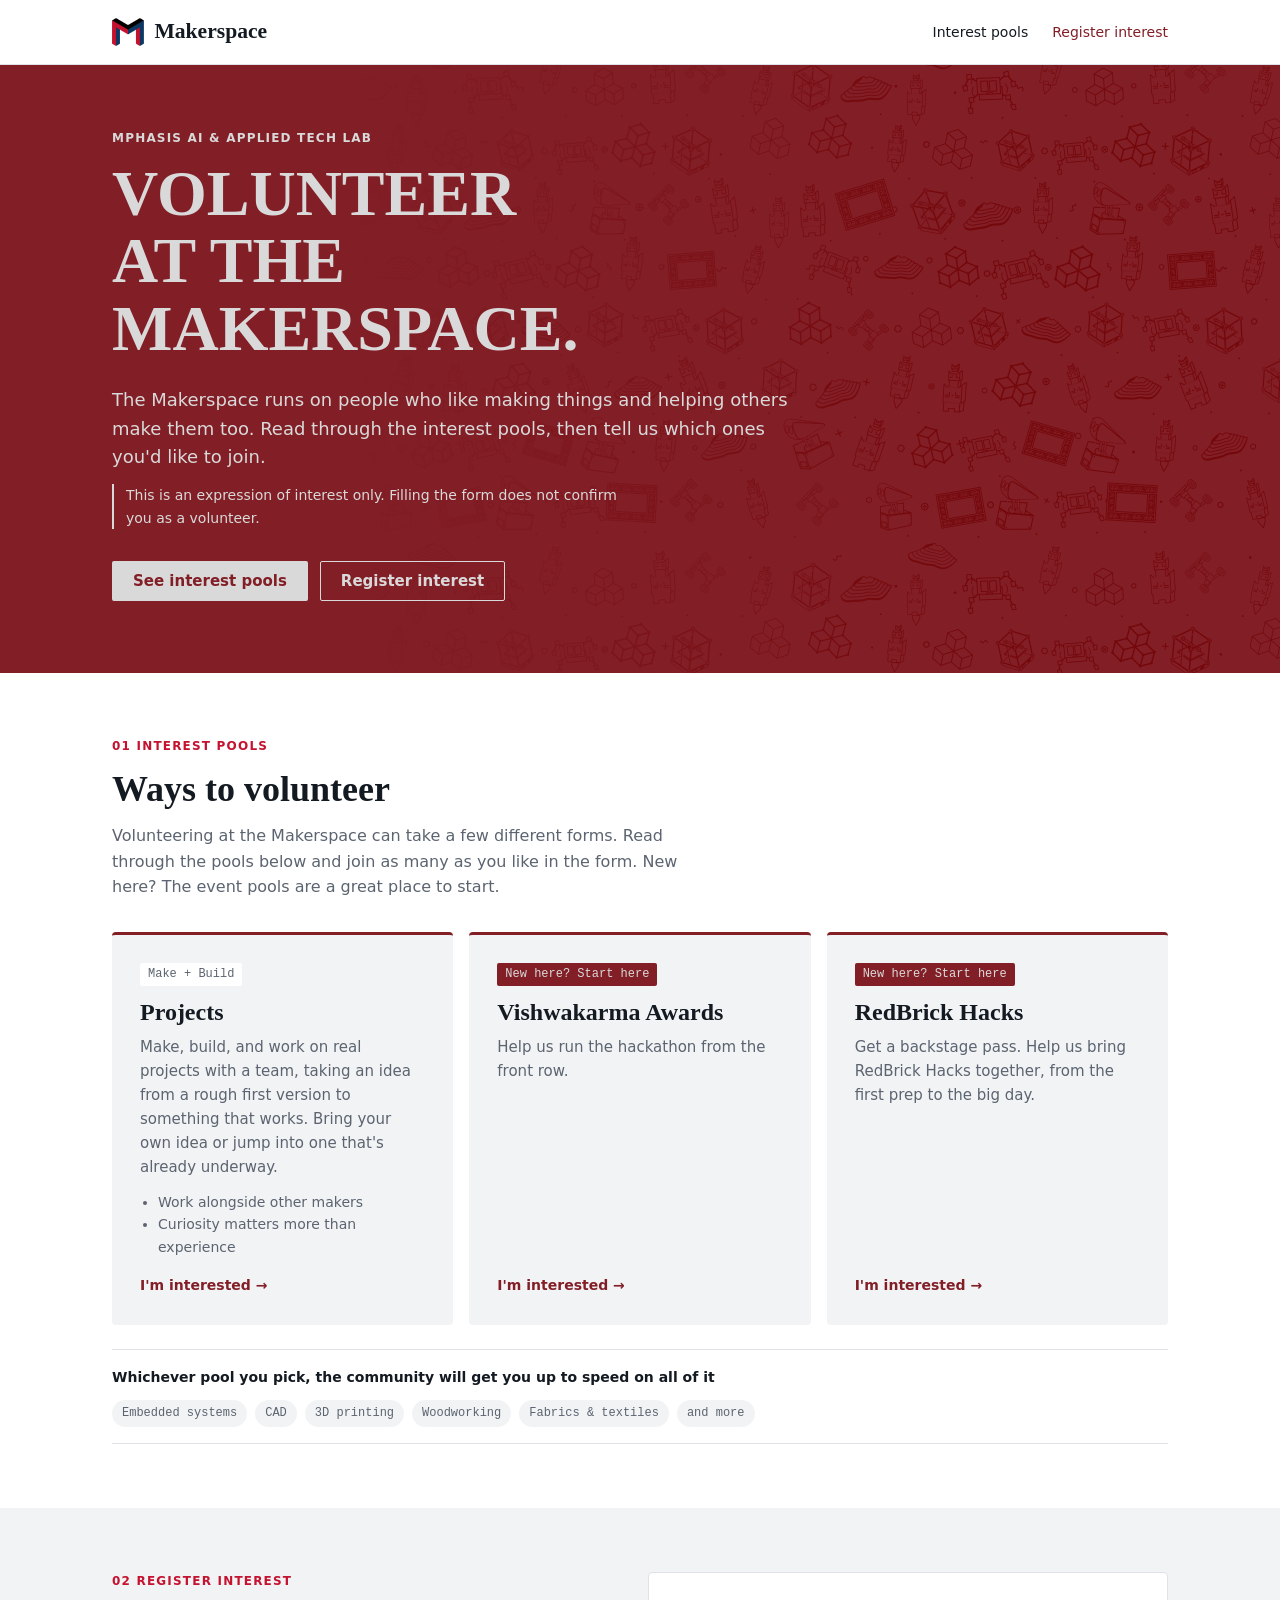
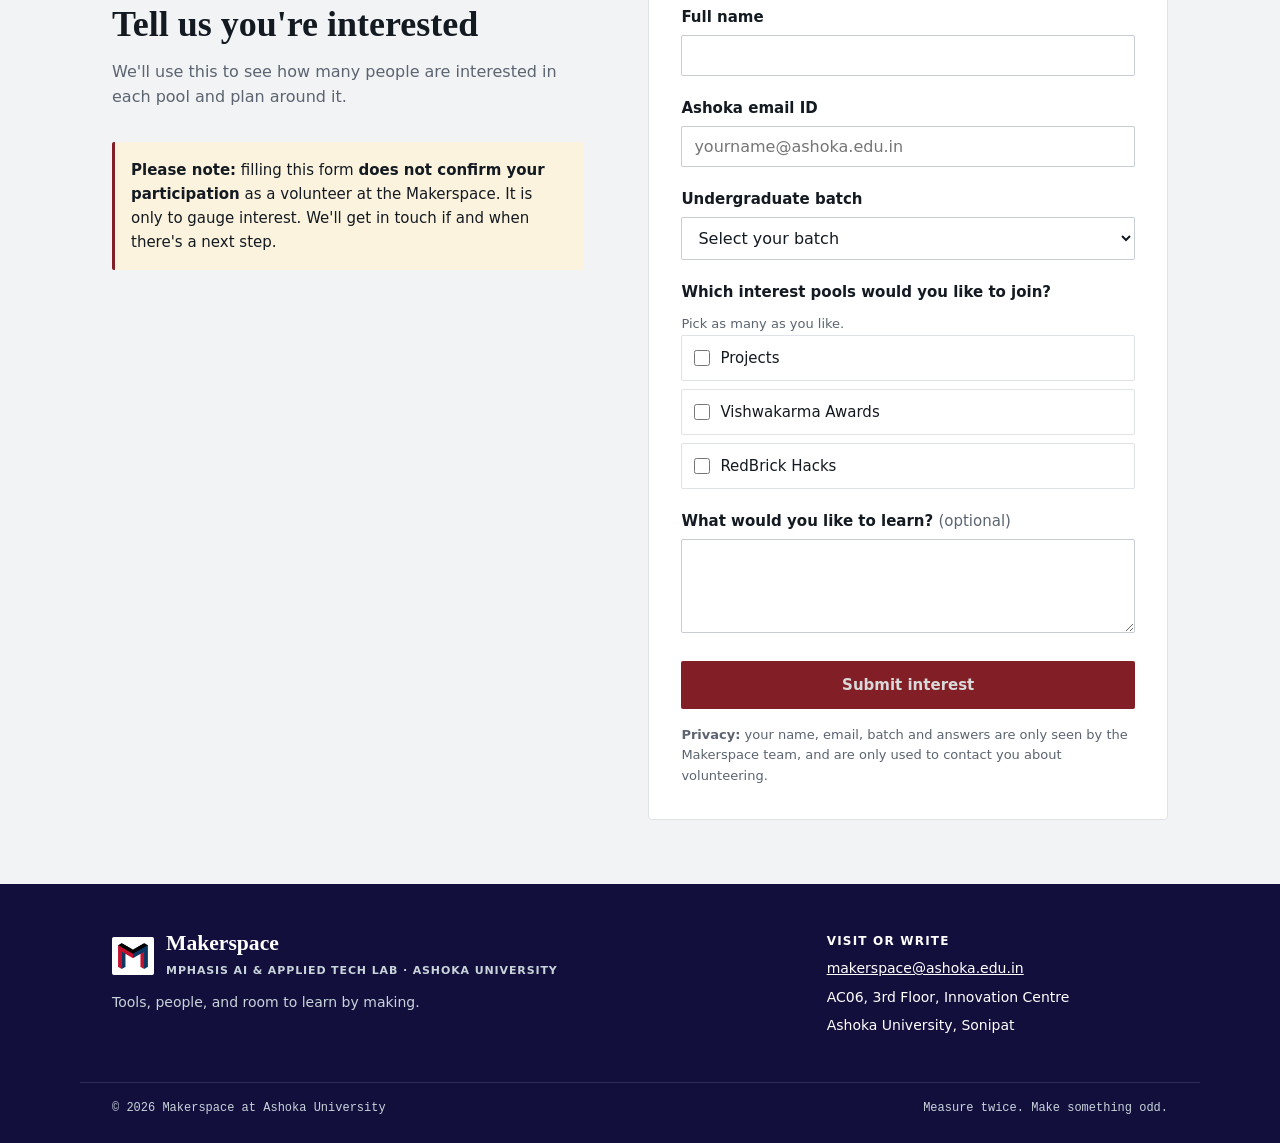
==== index.html @ bad1f514 "fixing ui" ====
<!doctype html>
<html lang="en">
<head>
  <meta charset="utf-8">
  <meta name="viewport" content="width=device-width, initial-scale=1">
  <!--
    Security policy: the browser may only load this site's own files, Google Fonts,
    and send form data to the Apps Script. Anything else (e.g. injected scripts) is blocked.
    If you add a new external service, add its address here.
  -->
  <meta http-equiv="Content-Security-Policy" content="default-src 'none'; script-src 'self'; style-src 'self' https://fonts.googleapis.com; font-src https://fonts.gstatic.com; img-src 'self'; connect-src https://script.google.com https://script.googleusercontent.com; base-uri 'none'; form-action 'none'">
  <meta name="referrer" content="strict-origin-when-cross-origin">
  <title>Volunteer Interest · Makerspace</title>
  <link rel="preconnect" href="https://fonts.googleapis.com">
  <link rel="preconnect" href="https://fonts.gstatic.com" crossorigin>
  <link href="https://fonts.googleapis.com/css2?family=JetBrains+Mono&family=Open+Sans:wght@400;600;700&family=Zilla+Slab:wght@600;700&display=swap" rel="stylesheet">
  <link rel="icon" type="image/png" href="assets/favicon.png">
  <link rel="apple-touch-icon" href="assets/apple-touch-icon.png">
  <link rel="stylesheet" href="styles.css">
</head>
<body>
  <header class="nav">
    <div class="container nav-inner">
      <p class="brand"><img class="brand-mark" src="assets/makerspace-mark.png" alt="" width="37" height="32"><span class="wordmark">Makerspace</span></p>
      <nav class="nav-links" aria-label="Page sections">
        <button type="button" data-scroll="opportunities">Interest pools</button>
        <button type="button" data-scroll="interest-form" class="active">Register interest</button>
      </nav>
      <!-- Phones: menu button that opens the side drawer -->
      <button type="button" class="menu-btn" id="menu-open"
              aria-label="Open menu" aria-expanded="false" aria-controls="drawer">
        <span></span><span></span><span></span>
      </button>
    </div>
  </header>

  <div class="drawer-backdrop" id="drawer-backdrop" hidden></div>
  <aside class="drawer" id="drawer" aria-label="Menu" aria-hidden="true">
    <div class="drawer-head">
      <p class="brand"><img class="brand-mark" src="assets/makerspace-mark.png" alt="" width="37" height="32"><span class="wordmark">Makerspace</span></p>
      <button type="button" class="drawer-close" id="menu-close" aria-label="Close menu">&times;</button>
    </div>
    <nav class="drawer-links" aria-label="Page sections">
      <button type="button" data-scroll="opportunities">Interest pools</button>
      <button type="button" data-scroll="interest-form">Register interest</button>
    </nav>
    <p class="drawer-foot">Mphasis AI &amp; Applied Tech Lab · Ashoka University</p>
  </aside>

  <section class="hero">
    <div class="container">
      <p class="eyebrow eyebrow-on-brand">Mphasis AI &amp; Applied Tech Lab</p>
      <h1>Volunteer at the Makerspace.</h1>
      <p class="hero-lead">
        The Makerspace runs on people who like making things and helping others make them too.
        Read through the interest pools, then tell us which ones you'd like to join.
      </p>
      <p class="hero-note">
        This is an expression of interest only. Filling the form does not confirm you as a volunteer.
      </p>
      <div class="hero-actions">
        <button type="button" class="btn btn-on-brand" data-scroll="opportunities">See interest pools</button>
        <button type="button" class="btn btn-on-brand-outline" data-scroll="interest-form">Register interest</button>
      </div>
    </div>
  </section>

  <section id="opportunities" class="section">
    <div class="container">
      <p class="eyebrow">01 Interest pools</p>
      <h2>Ways to volunteer</h2>
      <p class="section-lead">
        Volunteering at the Makerspace can take a few different forms. Read through the pools below
        and join as many as you like in the form. New here? The event pools are a great place to start.
      </p>

      <div class="card-grid" id="opportunity-cards"></div>

      <div class="skills">
        <p class="skills-label">Whichever pool you pick, the community will get you up to speed on all of it</p>
        <ul class="skills-list">
          <li>Embedded systems</li>
          <li>CAD</li>
          <li>3D printing</li>
          <li>Woodworking</li>
          <li>Fabrics &amp; textiles</li>
          <li>and more</li>
        </ul>
      </div>
    </div>
  </section>

  <section id="interest-form" class="section section-surface">
    <div class="container form-layout">
      <div>
        <p class="eyebrow">02 Register interest</p>
        <h2>Tell us you're interested</h2>
        <p class="section-lead">
          We'll use this to see how many people are interested in each pool and plan around it.
        </p>
        <div class="callout" role="note">
          <strong>Please note:</strong> filling this form <strong>does not confirm your participation</strong>
          as a volunteer at the Makerspace. It is only to gauge interest. We'll get in touch
          if and when there's a next step.
        </div>
      </div>

      <form id="signup-form" class="form-card" novalidate>
        <div class="field">
          <label for="name">Full name</label>
          <input id="name" name="name" type="text" autocomplete="name" required>
          <p class="error" id="name-error"></p>
        </div>

        <div class="field">
          <label for="email">Ashoka email ID</label>
          <input id="email" name="email" type="email" autocomplete="email"
                 placeholder="yourname@ashoka.edu.in" required>
          <p class="error" id="email-error"></p>
        </div>

        <!-- Hidden from people; spam bots tend to fill it in. -->
        <div class="hp" aria-hidden="true">
          <label for="website">Leave this empty</label>
          <input id="website" name="website" type="text" tabindex="-1" autocomplete="off">
        </div>

        <div class="field">
          <label for="batch">Undergraduate batch</label>
          <select id="batch" name="batch" required>
            <option value="">Select your batch</option>
          </select>
          <p class="error" id="batch-error"></p>
        </div>

        <fieldset class="field">
          <legend>Which interest pools would you like to join?</legend>
          <p class="hint">Pick as many as you like.</p>
          <div id="opportunity-options" class="checkbox-list"></div>
          <p class="error" id="opportunities-error"></p>
        </fieldset>

        <div class="field">
          <label for="learn">What would you like to learn? <span class="optional">(optional)</span></label>
          <textarea id="learn" name="learn" rows="3" maxlength="500"></textarea>
        </div>

        <button type="submit" class="btn btn-primary btn-block">
          <span class="spinner" aria-hidden="true"></span>
          <span class="btn-label">Submit interest</span>
        </button>
        <div class="status" id="status" role="status" aria-live="polite"></div>
        <p class="fine-print privacy-note">
          <strong>Privacy:</strong> your name, email, batch and answers are only seen by the Makerspace team,
          and are only used to contact you about volunteering.
        </p>
      </form>

      <!-- Shown in place of the form after a successful submission. -->
      <div id="thanks" class="form-card thanks" tabindex="-1" hidden>
        <p class="eyebrow">Submitted</p>
        <h3>Thank you for submitting, <span id="thanks-name"></span>!</h3>
        <p>Your interest has been recorded.</p>
        <p class="thanks-note">
          This does not confirm your participation as a volunteer at the Makerspace.
          We'll reach out if there's a next step.
        </p>
      </div>
    </div>
  </section>

  <footer class="footer">
    <div class="container footer-grid">
      <div>
        <div class="lockup">
          <span class="mark-chip"><img src="assets/makerspace-mark.png" alt="" width="30" height="26"></span>
          <div>
            <p class="wordmark wordmark-inverse">Makerspace</p>
            <p class="lockup-sub">Mphasis AI &amp; Applied Tech Lab · Ashoka University</p>
          </div>
        </div>
        <p class="footer-blurb">Tools, people, and room to learn by making.</p>
      </div>
      <div>
        <p class="footer-heading">Visit or write</p>
        <p><a href="mailto:makerspace@ashoka.edu.in">makerspace@ashoka.edu.in</a></p>
        <p>AC06, 3rd Floor, Innovation Centre</p>
        <p>Ashoka University, Sonipat</p>
      </div>
    </div>
    <div class="container footer-bottom">
      <span>© 2026 Makerspace at Ashoka University</span>
      <span>Measure twice. Make something odd.</span>
    </div>
  </footer>

  <script src="app.js"></script>
</body>
</html>
---- styles.css ----
/* Makerspace design language v0.1 (light mode only, per the starter plan).
   Hex values for brick/red/on-brand come from the guide; greys, blue and beige
   are matched from the swatches and can be swapped for exact brand values. */
:root {
  --grey-900: #141a21;
  --grey-700: #5b6470;
  --grey-300: #c7cdd3;
  --grey-200: #dfe2e6;
  --grey-150: #d9d9d9;
  --grey-100: #f2f3f5;
  --blue-900: #130f3d;
  --blue-100: #c9d3da;
  --beige-100: #fbf3de;
  --brick-700: #821e26;
  --brick-900: #73070a;
  --red-600: #c4122f;
  --white: #ffffff;

  --bg-page: var(--white);
  --bg-surface: var(--grey-100);
  --bg-warm: var(--beige-100);
  --bg-deep: var(--blue-900);
  --bg-brand: var(--brick-700);
  --text-primary: var(--grey-900);
  --text-secondary: var(--grey-700);
  --text-link: var(--brick-700);
  --text-accent: var(--red-600);
  --text-on-brand: var(--grey-150);
  --text-on-inverse-muted: var(--blue-100);
  --border-default: var(--grey-200);
  --border-strong: var(--grey-300);

  --radius-sm: 2px;
  --radius-md: 4px;

  --font-display: "Zilla Slab", Georgia, serif;
  --font-body: "Open Sans", system-ui, sans-serif;
  --font-mono: "JetBrains Mono", ui-monospace, monospace;
}

* { box-sizing: border-box; }

body {
  margin: 0;
  background: var(--bg-page);
  color: var(--text-primary);
  font-family: var(--font-body);
  font-size: 16px;
  line-height: 1.6;
}

.container { max-width: 1120px; margin: 0 auto; padding: 0 16px; }
@media (min-width: 720px) { .container { padding: 0 32px; } }

a { color: var(--text-link); }
code { font-family: var(--font-mono); font-size: 0.85em; }

h1, h2 { font-family: var(--font-display); margin: 0; }
h2 { font-weight: 600; font-size: clamp(1.75rem, 4vw, 2.25rem); line-height: 1.2; }
h3 { font-weight: 600; font-size: 1.25rem; line-height: 1.35; margin: 0; }

.eyebrow {
  margin: 0 0 12px;
  font-size: 12px;
  font-weight: 700;
  letter-spacing: 0.1em;
  text-transform: uppercase;
  color: var(--text-accent);
}
.eyebrow-on-brand { color: var(--text-on-brand); }

/* Nav */
.nav { border-bottom: 1px solid var(--border-default); background: var(--bg-page); }
.nav-inner { display: flex; align-items: center; justify-content: space-between; gap: 16px; min-height: 64px; }
.wordmark { font-family: var(--font-display); font-weight: 700; font-size: 1.35rem; color: var(--text-primary); margin: 0; }

/* Logo lockup: isometric M mark + wordmark */
.brand { display: flex; align-items: center; gap: 10px; margin: 0; line-height: 1; }
.brand-mark { display: block; height: 28px; width: auto; }
.nav-links { display: flex; gap: 24px; font-size: 14px; }
.nav-links button {
  background: none; border: none; padding: 0; cursor: pointer;
  font: inherit; color: var(--text-primary);
}
.nav-links button:hover, .nav-links button.active { color: var(--text-link); }

/* Mobile menu button + side drawer (phones only) */
.menu-btn, .drawer, .drawer-backdrop { display: none; }
@media (max-width: 719px) {
  .nav-links { display: none; }
  .menu-btn {
    display: inline-flex; flex-direction: column; justify-content: center; gap: 5px;
    width: 44px; height: 44px; padding: 0 10px; margin-right: -10px;
    background: none; border: none; cursor: pointer;
  }
  .menu-btn span { display: block; height: 2px; background: var(--text-primary); border-radius: 1px; }

  .drawer-backdrop {
    display: block; position: fixed; inset: 0; z-index: 40;
    background: rgba(19, 15, 61, 0.45); opacity: 0; transition: opacity 0.25s;
  }
  .drawer-backdrop[hidden] { display: none; }
  .drawer-backdrop.is-open { opacity: 1; }

  .drawer {
    display: flex; flex-direction: column; position: fixed; z-index: 50;
    top: 0; right: 0; bottom: 0; width: min(80vw, 320px);
    background: var(--bg-page); box-shadow: -8px 0 24px rgba(0, 0, 0, 0.15);
    border-left: 3px solid var(--brick-700);
    transform: translateX(105%); transition: transform 0.25s ease; visibility: hidden;
  }
  .drawer.is-open { transform: translateX(0); visibility: visible; }
  .drawer-head {
    display: flex; align-items: center; justify-content: space-between;
    min-height: 64px; padding: 0 16px; border-bottom: 1px solid var(--border-default);
  }
  .drawer-close {
    width: 44px; height: 44px; margin-right: -10px; background: none; border: none;
    font-size: 28px; line-height: 1; color: var(--text-primary); cursor: pointer;
  }
  .drawer-links { display: flex; flex-direction: column; padding: 8px 0; }
  .drawer-links button {
    display: flex; align-items: baseline; gap: 12px; width: 100%; text-align: left;
    padding: 16px; background: none; border: none; border-bottom: 1px solid var(--border-default);
    font-family: var(--font-display); font-size: 1.35rem; font-weight: 600;
    color: var(--text-primary); cursor: pointer;
  }
  .drawer-links button:hover, .drawer-links button:focus-visible { color: var(--text-link); background: var(--bg-surface); }
  .drawer-foot {
    margin: auto 0 0; padding: 16px; font-size: 11px; font-weight: 600; letter-spacing: 0.08em;
    text-transform: uppercase; color: var(--text-secondary);
  }
  body.drawer-locked { overflow: hidden; }
}
@media (max-width: 719px) and (prefers-reduced-motion: reduce) {
  .drawer, .drawer-backdrop { transition: none; }
}

/* Hero */
.hero {
  position: relative; overflow: hidden;
  background: var(--bg-brand); color: var(--text-on-brand); padding: 64px 0 72px;
}
/* Doodle pattern (pattern/ink on the brick field), fading out behind the text. */
.hero::before {
  content: ""; position: absolute; inset: 0; pointer-events: none;
  /* Tile made seamless by removing the doodles that were cut off at its edges. */
  background: url("assets/doodles-ink.png") repeat right top / 500px;
  -webkit-mask-image: linear-gradient(90deg, transparent 0%, transparent 28%, rgba(0, 0, 0, 0.35) 45%, #000 75%);
          mask-image: linear-gradient(90deg, transparent 0%, transparent 28%, rgba(0, 0, 0, 0.35) 45%, #000 75%);
}
.hero > .container { position: relative; }
@media (max-width: 719px) {
  .hero::before {
    background-size: 380px;
    -webkit-mask-image: linear-gradient(180deg, rgba(0, 0, 0, 0.25), rgba(0, 0, 0, 0.6));
            mask-image: linear-gradient(180deg, rgba(0, 0, 0, 0.25), rgba(0, 0, 0, 0.6));
  }
}
.hero h1 { font-size: clamp(2.25rem, 7vw, 4rem); line-height: 1.05; text-transform: uppercase; max-width: 14ch; }
.hero-lead { font-size: 1.125rem; max-width: 60ch; margin: 24px 0 12px; }
.hero-note {
  font-size: 14px; margin: 0 0 32px; padding-left: 12px;
  border-left: 2px solid var(--text-on-brand); max-width: 60ch;
}
.hero-actions { display: flex; flex-wrap: wrap; gap: 12px; }

/* Buttons */
.btn {
  display: inline-block; padding: 10px 20px;
  font-family: var(--font-body); font-size: 15px; font-weight: 600; line-height: 1.2;
  border-radius: var(--radius-sm); border: 1px solid transparent;
  text-decoration: none; cursor: pointer; background: none;
}
.btn-primary { background: var(--brick-700); color: var(--text-on-brand); }
.btn-primary:hover { background: var(--brick-900); }
.btn-primary:disabled { opacity: 0.6; cursor: default; }

/* Submit button loading state */
.btn-block { display: inline-flex; align-items: center; justify-content: center; gap: 10px; }
.spinner {
  display: none; width: 16px; height: 16px; flex: none;
  border: 2px solid rgba(217, 217, 217, 0.35); border-top-color: var(--text-on-brand);
  border-radius: 50%; animation: spin 0.8s linear infinite;
}
.btn.is-loading { opacity: 1; cursor: progress; background: var(--brick-900); }
.btn.is-loading .spinner { display: inline-block; }
@keyframes spin { to { transform: rotate(360deg); } }
@media (prefers-reduced-motion: reduce) {
  .spinner { animation-duration: 2.4s; }
}    .btn-on-brand { background: var(--text-on-brand); color: var(--brick-700); }
.btn-on-brand:hover { background: var(--white); }
.btn-on-brand-outline { border-color: var(--text-on-brand); color: var(--text-on-brand); }
.btn-on-brand-outline:hover { background: rgba(255, 255, 255, 0.08); }
.btn-block { width: 100%; padding: 14px 20px; }

/* Sections */
.section { padding: 64px 0; }
.section-surface { background: var(--bg-surface); }
.section-lead { color: var(--text-secondary); max-width: 60ch; margin: 12px 0 32px; }

.skills {
  display: flex; flex-wrap: wrap; align-items: center; gap: 12px 16px;
  margin: 24px 0 0; padding: 16px 0; border-top: 1px solid var(--border-default);
  border-bottom: 1px solid var(--border-default);
}
.skills-label { margin: 0; font-size: 14px; font-weight: 600; }
.skills-list { display: flex; flex-wrap: wrap; gap: 8px; margin: 0; padding: 0; list-style: none; }
.skills-list li {
  font-family: var(--font-mono); font-size: 12px; color: var(--text-secondary);
  background: var(--bg-surface); padding: 4px 10px; border-radius: 999px;
}

/* Interest pool cards */
.card-grid { display: grid; grid-template-columns: repeat(auto-fit, minmax(min(100%, 300px), 1fr)); gap: 16px; }
.card {
  display: flex; flex-direction: column; background: var(--bg-surface);
  border-radius: var(--radius-md); padding: 28px; border-top: 3px solid var(--brick-700);
}
.card h3 { font-family: var(--font-display); font-size: 1.5rem; line-height: 1.2; }
.card .tag-new { background: var(--bg-brand); color: var(--text-on-brand); }
.tag {
  align-self: flex-start; font-family: var(--font-mono); font-size: 12px;
  color: var(--text-secondary); background: var(--white);
  padding: 2px 8px; border-radius: var(--radius-sm); margin-bottom: 12px;
}
.card p { color: var(--text-secondary); font-size: 15px; margin: 8px 0 12px; }
.card ul { margin: 0 0 16px; padding-left: 18px; font-size: 14px; color: var(--text-secondary); }
.card-link {
  margin-top: auto; align-self: flex-start; background: none; border: none; padding: 0;
  font: inherit; font-size: 14px; font-weight: 600; color: var(--text-link); cursor: pointer;
}
.card-link:hover { text-decoration: underline; }

/* Form */
.form-layout { display: grid; gap: 32px; align-items: start; }
@media (min-width: 900px) { .form-layout { grid-template-columns: 1fr 1.1fr; gap: 64px; } }

.callout {
  background: var(--bg-warm); border-left: 3px solid var(--brick-700);
  padding: 16px; font-size: 15px; border-radius: var(--radius-sm);
}

.form-card { background: var(--white); border: 1px solid var(--border-default); border-radius: var(--radius-md); padding: 24px; }
@media (min-width: 720px) { .form-card { padding: 32px; } }

.field { margin: 0 0 20px; }
fieldset.field { border: none; padding: 0; }

label, legend { display: block; padding: 0; margin-bottom: 6px; font-weight: 600; font-size: 15px; }

textarea { resize: vertical; min-height: 80px; line-height: 1.5; }
.optional { font-weight: 400; color: var(--text-secondary); }
input[type="text"], input[type="email"], select, textarea {
  width: 100%; padding: 10px 12px;
  font-family: var(--font-body); font-size: 16px; color: var(--text-primary);
  background: var(--white); border: 1px solid var(--border-strong); border-radius: var(--radius-sm);
}
input[readonly] { background: var(--bg-surface); color: var(--text-secondary); }
input:focus, select:focus, textarea:focus { outline: none; border-color: var(--brick-700); box-shadow: 0 0 0 3px rgba(130, 30, 38, 0.18); }
.invalid { border-color: var(--red-600) !important; }

.checkbox-list { display: grid; gap: 8px; }
.checkbox {
  display: flex; align-items: center; gap: 10px; margin: 0; padding: 10px 12px;
  font-weight: 400; border: 1px solid var(--border-default); border-radius: var(--radius-sm); cursor: pointer;
}
.checkbox:has(input:checked) { border-color: var(--brick-700); background: #fbf5f5; }
.checkbox input { accent-color: var(--brick-700); width: 16px; height: 16px; margin: 0; }

.hint { margin: 4px 0 0; font-size: 13px; color: var(--text-secondary); }
.error { margin: 4px 0 0; font-size: 13px; color: var(--red-600); }
.error:empty { display: none; }

.fine-print { font-size: 13px; color: var(--text-secondary); margin: 0 0 16px; }

.hp { position: absolute; left: -9999px; width: 1px; height: 1px; overflow: hidden; }

.status { margin-top: 16px; font-size: 15px; }
.status:empty { display: none; }
/* Thank-you panel */
.thanks { outline: none; border-top: 3px solid var(--brick-700); }
.thanks h3 { font-family: var(--font-display); font-size: 1.75rem; line-height: 1.2; margin-bottom: 8px; }
.thanks p { margin: 0 0 12px; color: var(--text-secondary); }
.thanks .eyebrow { margin-bottom: 12px; color: var(--text-accent); }
.thanks-note {
  background: var(--bg-warm); border-left: 3px solid var(--brick-700);
  padding: 12px 16px; font-size: 14px; border-radius: var(--radius-sm);
}
.privacy-note { margin: 16px 0 0; }
.status.fail { color: var(--red-600); }

/* Footer */
.footer { background: var(--bg-deep); color: var(--white); padding: 48px 0 24px; font-size: 14px; }
.footer p { margin: 0 0 6px; }
.footer a { color: var(--white); }
.footer-grid { display: grid; gap: 32px; }
@media (min-width: 720px) { .footer-grid { grid-template-columns: 2fr 1fr; } }
.wordmark-inverse { color: var(--white); }
/* Footer Lab lockup; the mark sits in a white chip so it stays legible on navy. */
.lockup { display: flex; align-items: center; gap: 12px; }
.lockup .wordmark { line-height: 1.1; }
.lockup .lockup-sub { margin: 2px 0 0; }
.mark-chip {
  display: inline-flex; flex: none; padding: 6px;
  background: var(--white); border-radius: var(--radius-sm);
}
.mark-chip img { display: block; height: 26px; width: auto; }
.lockup-sub { font-size: 11px; font-weight: 600; letter-spacing: 0.08em; text-transform: uppercase; color: var(--text-on-inverse-muted); }
.footer-blurb { color: var(--text-on-inverse-muted); max-width: 40ch; margin-top: 12px !important; }
.footer-heading { font-size: 12px; font-weight: 700; letter-spacing: 0.1em; text-transform: uppercase; }
.footer-bottom {
  display: flex; flex-wrap: wrap; justify-content: space-between; gap: 8px;
  margin-top: 40px; padding-top: 16px; border-top: 1px solid rgba(255, 255, 255, 0.12);
  font-family: var(--font-mono); font-size: 12px; color: var(--text-on-inverse-muted);
}
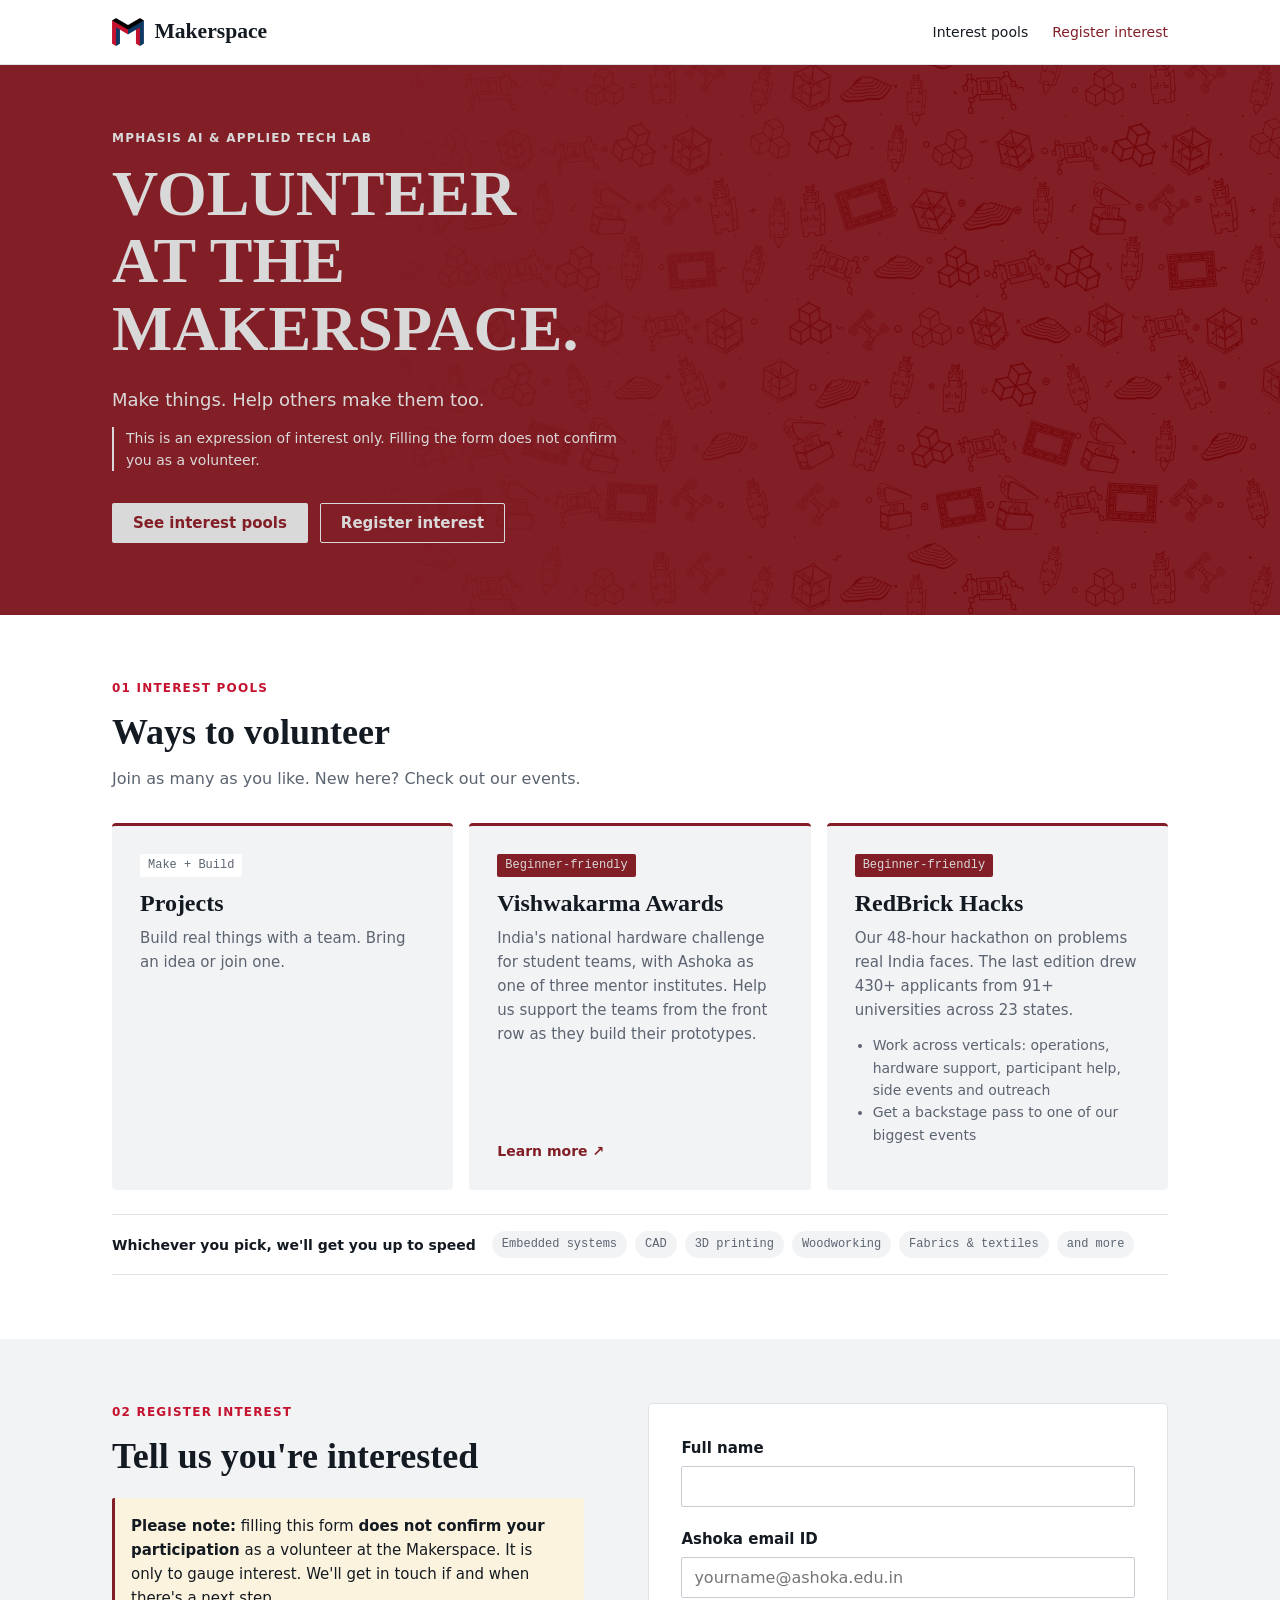
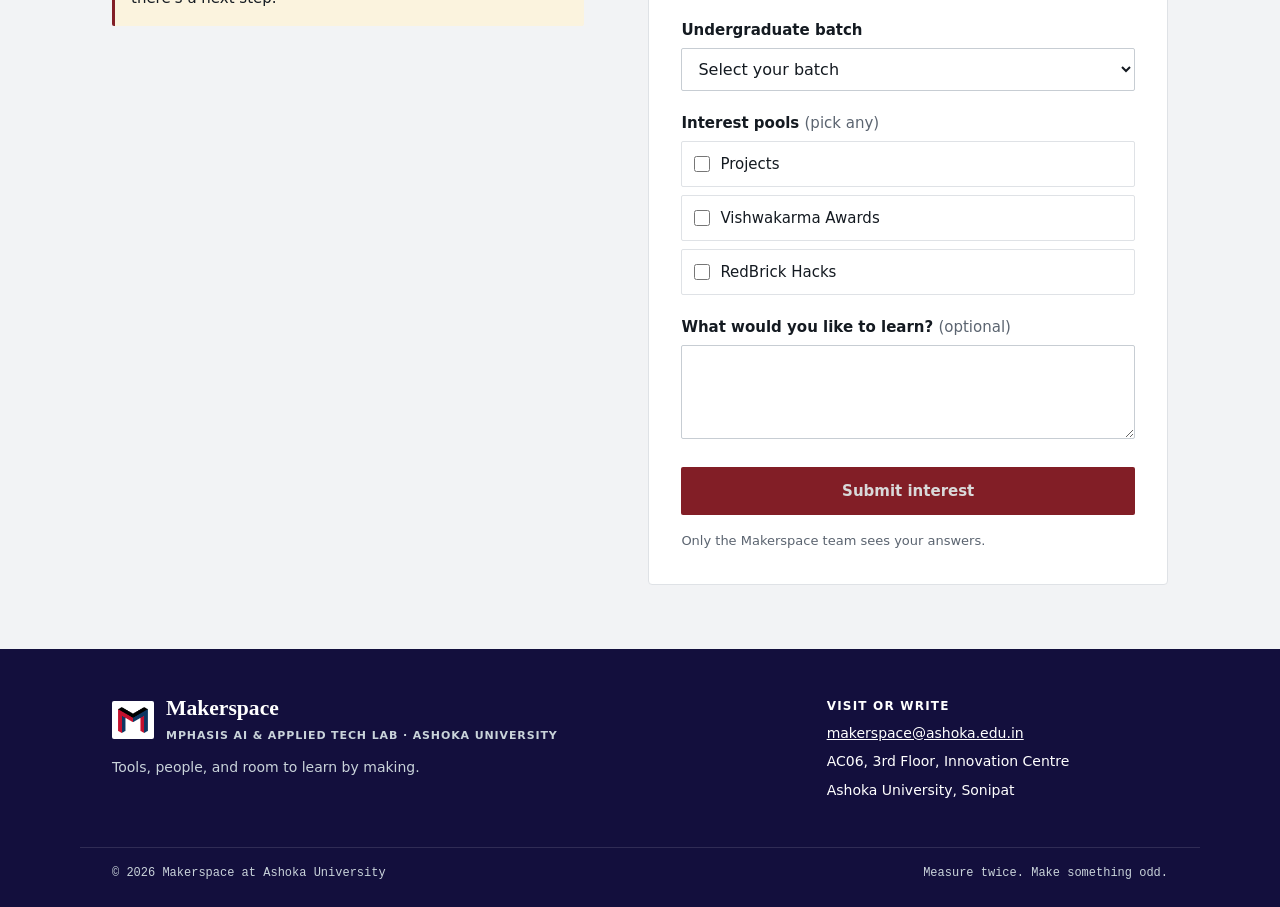
==== commit 8017baa6: "removing a bunch of texts" ====
--- a/index.html
+++ b/index.html
@@ -51,10 +51,7 @@
     <div class="container">
       <p class="eyebrow eyebrow-on-brand">Mphasis AI &amp; Applied Tech Lab</p>
       <h1>Volunteer at the Makerspace.</h1>
-      <p class="hero-lead">
-        The Makerspace runs on people who like making things and helping others make them too.
-        Read through the interest pools, then tell us which ones you'd like to join.
-      </p>
+      <p class="hero-lead">Make things. Help others make them too.</p>
       <p class="hero-note">
         This is an expression of interest only. Filling the form does not confirm you as a volunteer.
       </p>
@@ -69,15 +66,12 @@
     <div class="container">
       <p class="eyebrow">01 Interest pools</p>
       <h2>Ways to volunteer</h2>
-      <p class="section-lead">
-        Volunteering at the Makerspace can take a few different forms. Read through the pools below
-        and join as many as you like in the form. New here? The event pools are a great place to start.
-      </p>
+      <p class="section-lead">Join as many as you like. New here? Check out our events.</p>
 
       <div class="card-grid" id="opportunity-cards"></div>
 
       <div class="skills">
-        <p class="skills-label">Whichever pool you pick, the community will get you up to speed on all of it</p>
+        <p class="skills-label">Whichever you pick, we'll get you up to speed</p>
         <ul class="skills-list">
           <li>Embedded systems</li>
           <li>CAD</li>
@@ -95,9 +89,6 @@
       <div>
         <p class="eyebrow">02 Register interest</p>
         <h2>Tell us you're interested</h2>
-        <p class="section-lead">
-          We'll use this to see how many people are interested in each pool and plan around it.
-        </p>
         <div class="callout" role="note">
           <strong>Please note:</strong> filling this form <strong>does not confirm your participation</strong>
           as a volunteer at the Makerspace. It is only to gauge interest. We'll get in touch
@@ -134,8 +125,7 @@
         </div>
 
         <fieldset class="field">
-          <legend>Which interest pools would you like to join?</legend>
-          <p class="hint">Pick as many as you like.</p>
+          <legend>Interest pools <span class="optional">(pick any)</span></legend>
           <div id="opportunity-options" class="checkbox-list"></div>
           <p class="error" id="opportunities-error"></p>
         </fieldset>
@@ -151,16 +141,14 @@
         </button>
         <div class="status" id="status" role="status" aria-live="polite"></div>
         <p class="fine-print privacy-note">
-          <strong>Privacy:</strong> your name, email, batch and answers are only seen by the Makerspace team,
-          and are only used to contact you about volunteering.
+          Only the Makerspace team sees your answers.
         </p>
       </form>
 
       <!-- Shown in place of the form after a successful submission. -->
       <div id="thanks" class="form-card thanks" tabindex="-1" hidden>
         <p class="eyebrow">Submitted</p>
-        <h3>Thank you for submitting, <span id="thanks-name"></span>!</h3>
-        <p>Your interest has been recorded.</p>
+        <h3>Thanks, <span id="thanks-name"></span>!</h3>
         <p class="thanks-note">
           This does not confirm your participation as a volunteer at the Makerspace.
           We'll reach out if there's a next step.
--- a/styles.css
+++ b/styles.css
@@ -226,9 +226,11 @@
 }
 .card p { color: var(--text-secondary); font-size: 15px; margin: 8px 0 12px; }
 .card ul { margin: 0 0 16px; padding-left: 18px; font-size: 14px; color: var(--text-secondary); }
+.card-actions { margin-top: auto; display: flex; flex-wrap: wrap; gap: 8px 20px; }
 .card-link {
-  margin-top: auto; align-self: flex-start; background: none; border: none; padding: 0;
+  background: none; border: none; padding: 0;
   font: inherit; font-size: 14px; font-weight: 600; color: var(--text-link); cursor: pointer;
+  text-decoration: none;
 }
 .card-link:hover { text-decoration: underline; }
 
@@ -239,6 +241,7 @@
 .callout {
   background: var(--bg-warm); border-left: 3px solid var(--brick-700);
   padding: 16px; font-size: 15px; border-radius: var(--radius-sm);
+  margin-top: 20px;
 }
 
 .form-card { background: var(--white); border: 1px solid var(--border-default); border-radius: var(--radius-md); padding: 24px; }
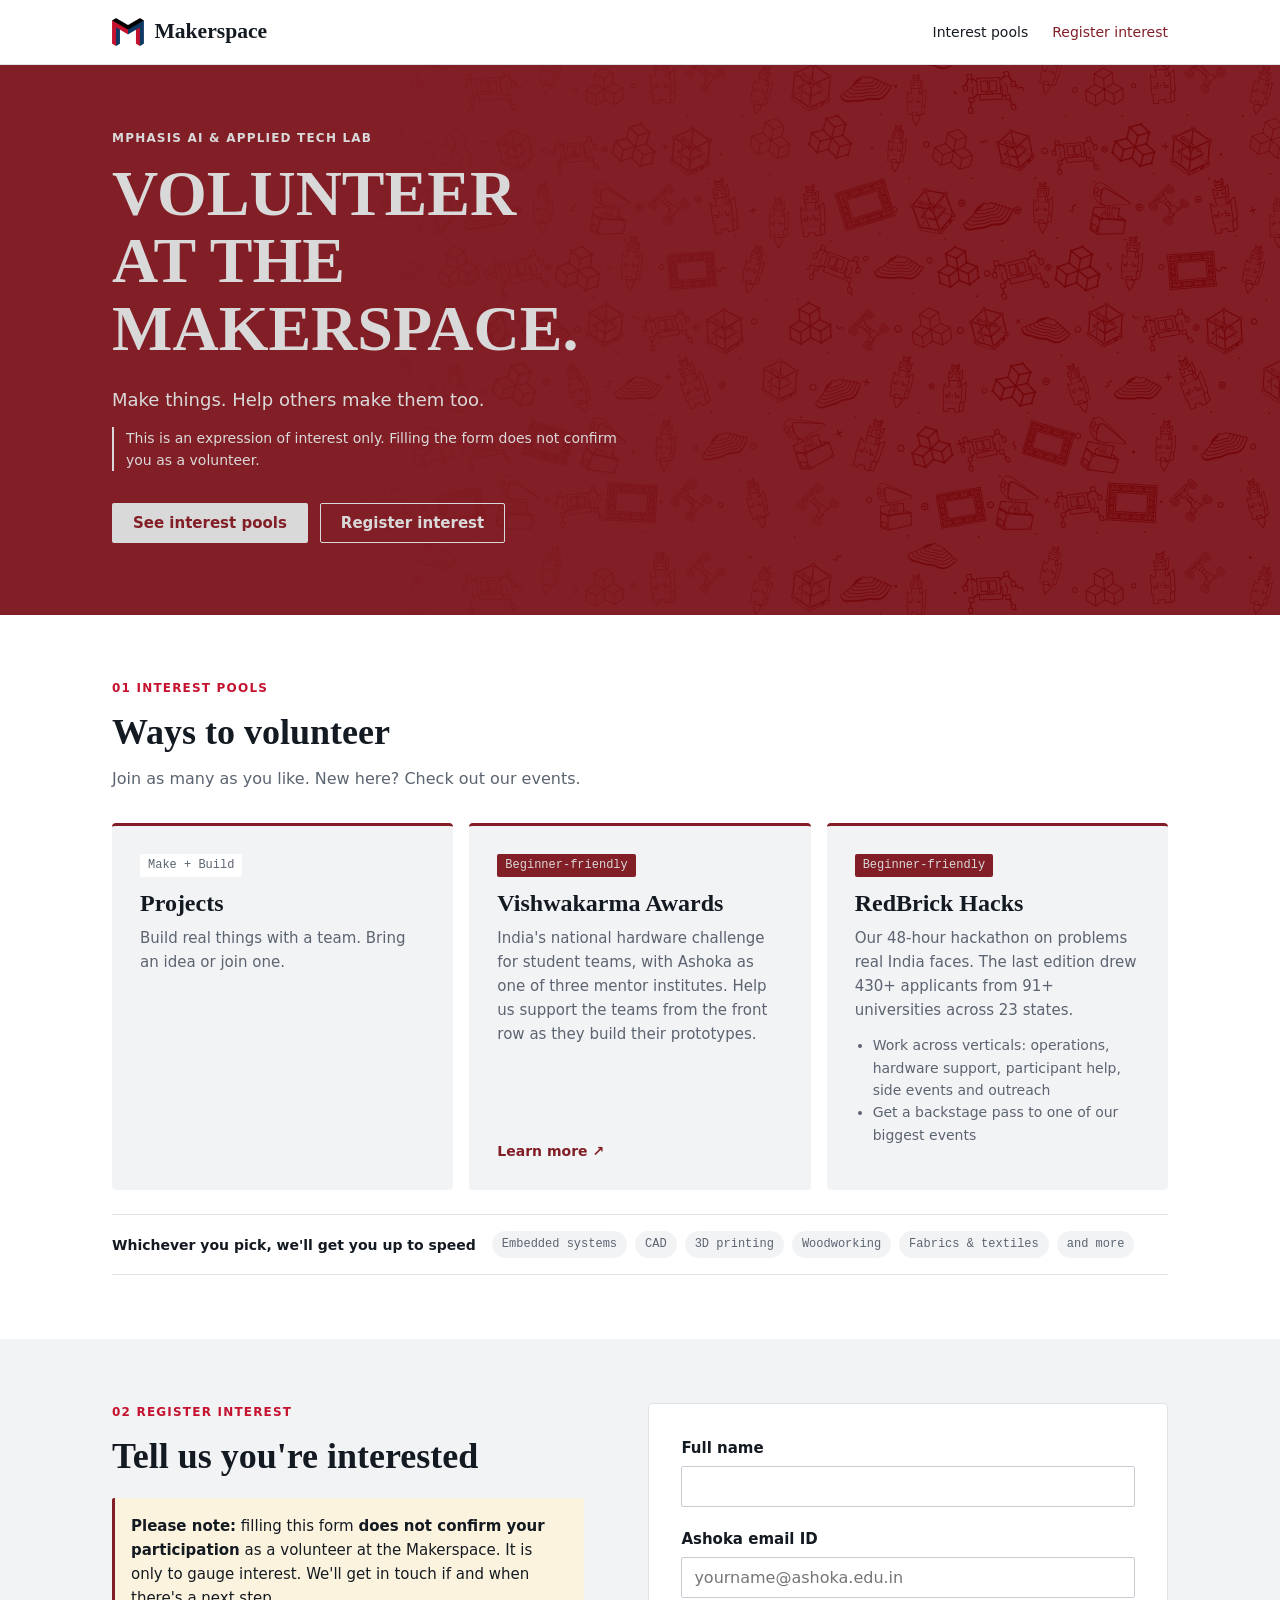
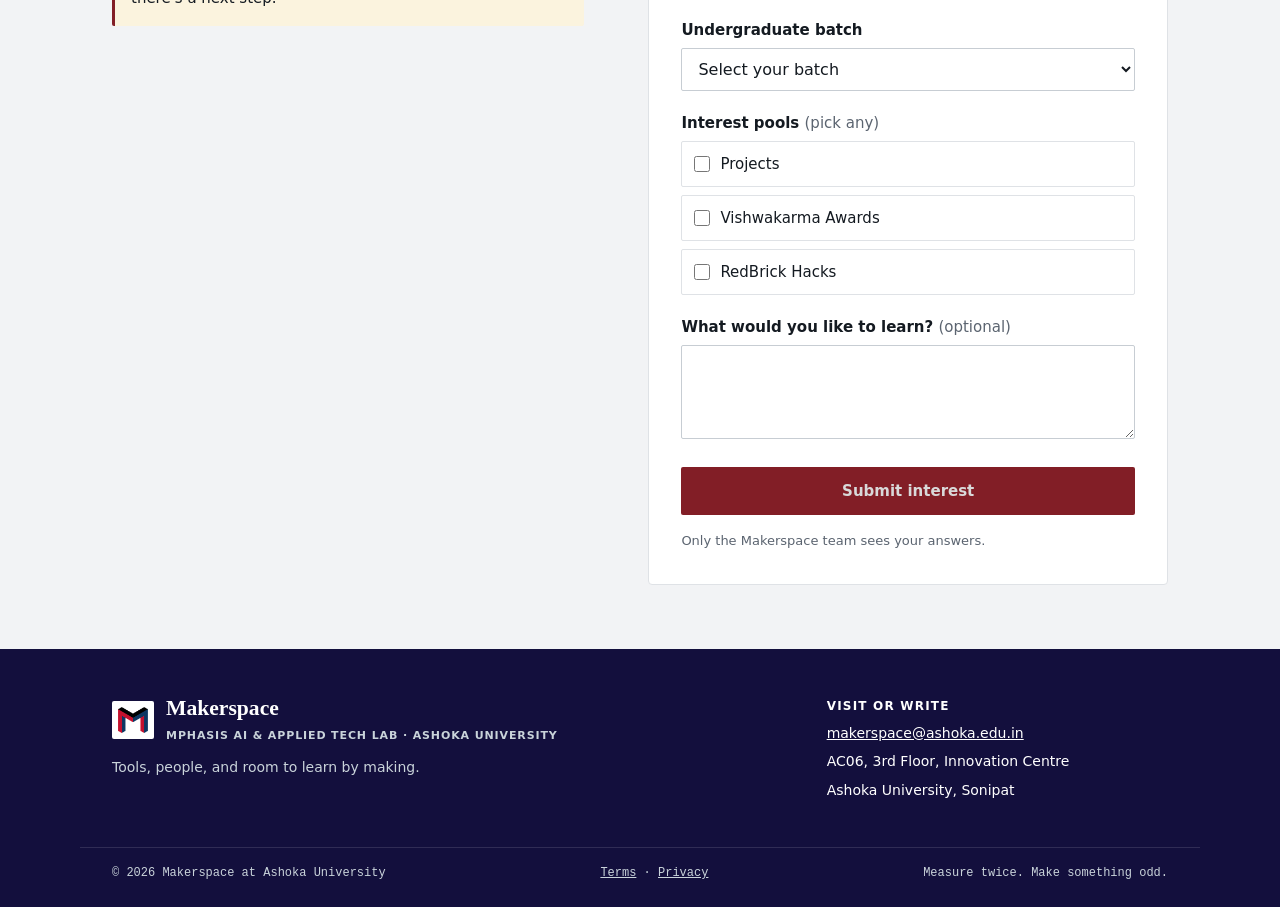
==== commit e0640704: "adding privacy policy and terms of service pages" ====
--- a/index.html
+++ b/index.html
@@ -178,6 +178,7 @@
     </div>
     <div class="container footer-bottom">
       <span>© 2026 Makerspace at Ashoka University</span>
+      <span><a href="terms.html">Terms</a> · <a href="privacy.html">Privacy</a></span>
       <span>Measure twice. Make something odd.</span>
     </div>
   </footer>
--- a/styles.css
+++ b/styles.css
@@ -317,3 +317,8 @@
   margin-top: 40px; padding-top: 16px; border-top: 1px solid rgba(255, 255, 255, 0.12);
   font-family: var(--font-mono); font-size: 12px; color: var(--text-on-inverse-muted);
 }
+
+/* Terms / privacy pages */
+.legal { max-width: 720px; padding-top: 32px; padding-bottom: 64px; line-height: 1.6; }
+.legal h2 { font-size: 20px; margin: 28px 0 8px; }
+.footer-bottom a { color: inherit; }
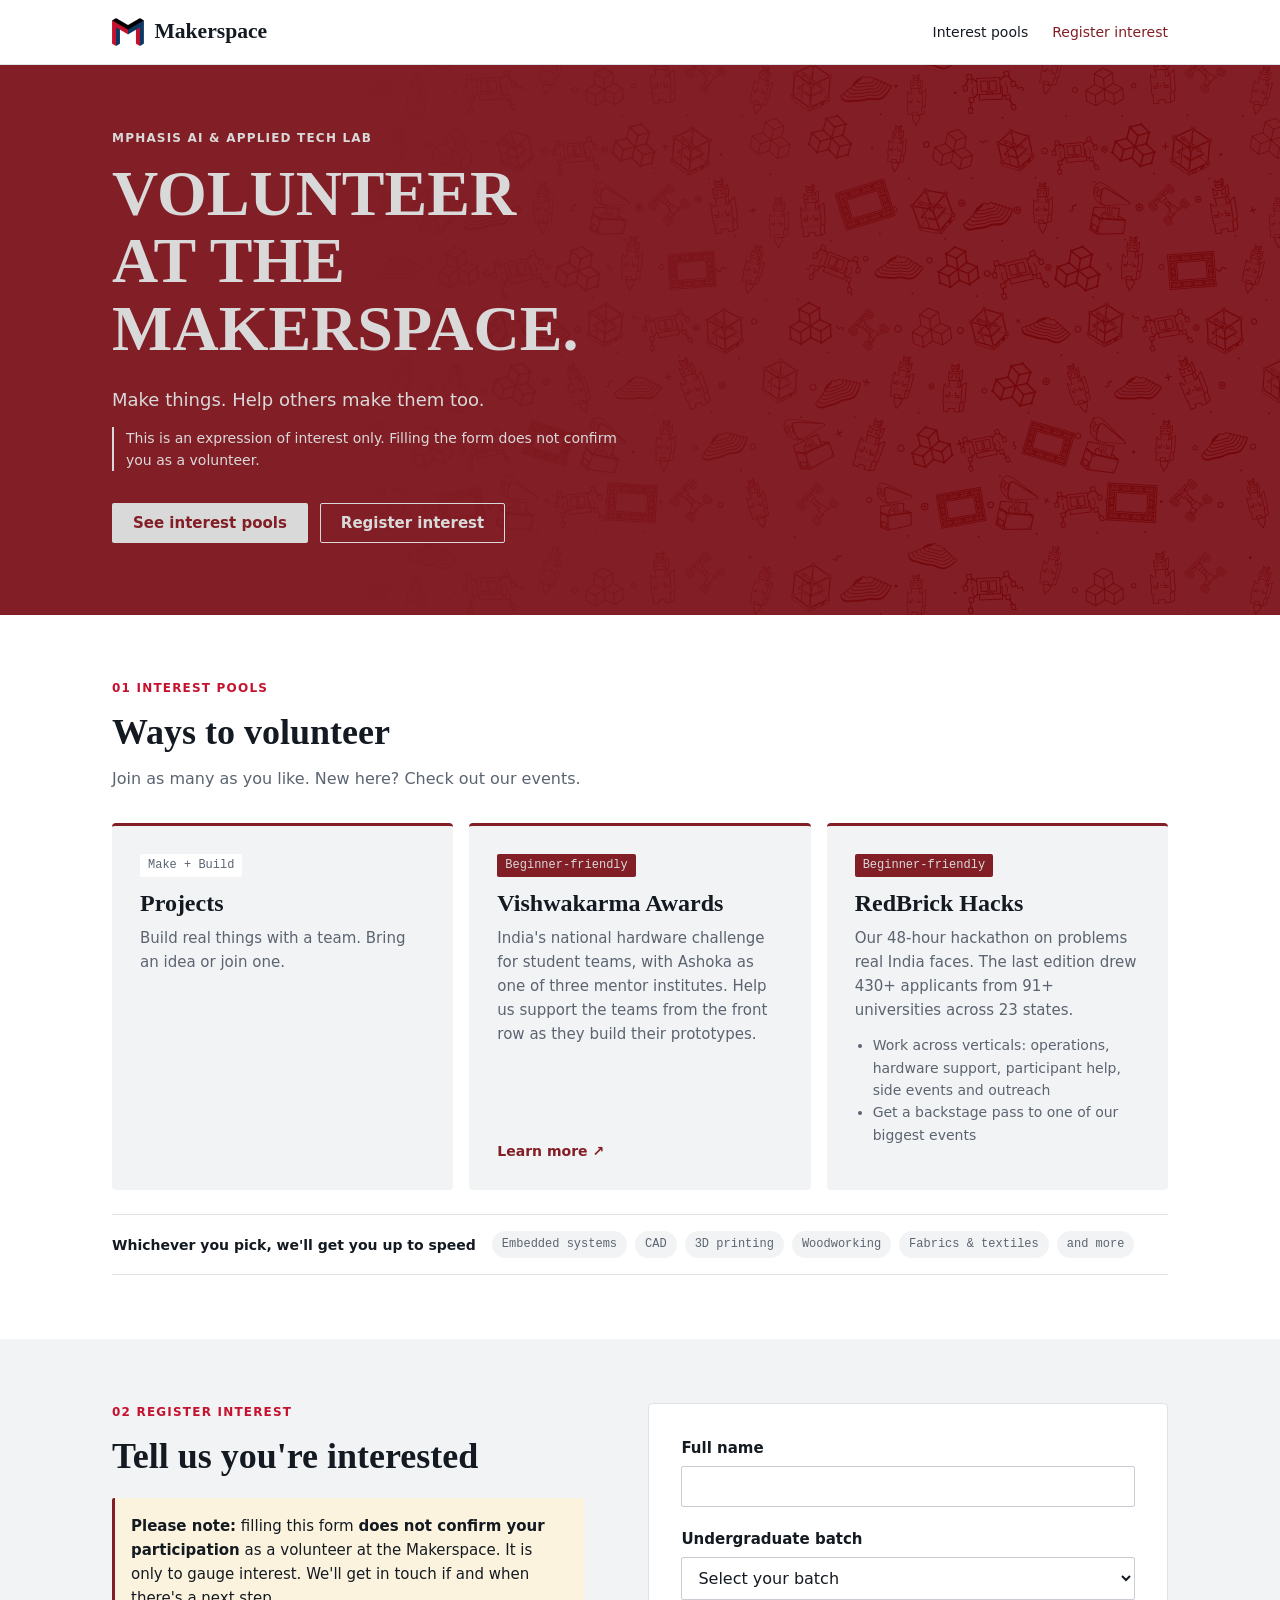
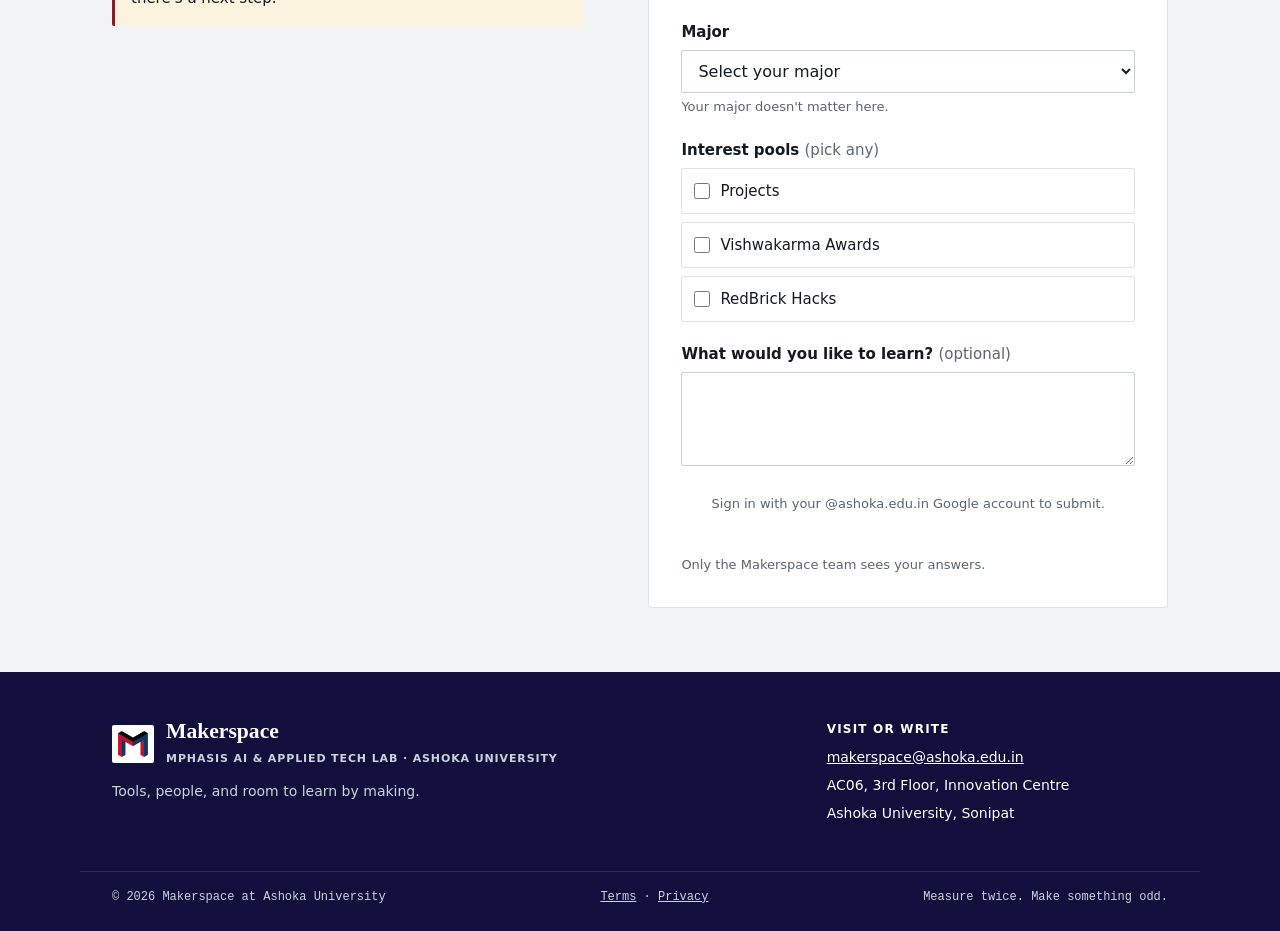
==== commit d07fe840: "adding auth and major field input" ====
--- a/index.html
+++ b/index.html
@@ -8,7 +8,7 @@
     and send form data to the Apps Script. Anything else (e.g. injected scripts) is blocked.
     If you add a new external service, add its address here.
   -->
-  <meta http-equiv="Content-Security-Policy" content="default-src 'none'; script-src 'self'; style-src 'self' https://fonts.googleapis.com; font-src https://fonts.gstatic.com; img-src 'self'; connect-src https://script.google.com https://script.googleusercontent.com; base-uri 'none'; form-action 'none'">
+  <meta http-equiv="Content-Security-Policy" content="default-src 'none'; script-src 'self' https://accounts.google.com/gsi/client; style-src 'self' https://fonts.googleapis.com https://accounts.google.com/gsi/style 'unsafe-inline'; font-src https://fonts.gstatic.com; img-src 'self' data:; connect-src https://accounts.google.com/gsi/ https://script.google.com https://script.googleusercontent.com; frame-src https://accounts.google.com/gsi/; base-uri 'none'; form-action 'none'">
   <meta name="referrer" content="strict-origin-when-cross-origin">
   <title>Volunteer Interest · Makerspace</title>
   <link rel="preconnect" href="https://fonts.googleapis.com">
@@ -18,7 +18,7 @@
   <link rel="apple-touch-icon" href="assets/apple-touch-icon.png">
   <link rel="stylesheet" href="styles.css">
 </head>
-<body>
+<body class="locked">
   <header class="nav">
     <div class="container nav-inner">
       <p class="brand"><img class="brand-mark" src="assets/makerspace-mark.png" alt="" width="37" height="32"><span class="wordmark">Makerspace</span></p>
@@ -103,10 +103,9 @@
           <p class="error" id="name-error"></p>
         </div>
 
-        <div class="field">
+        <div class="field email-field">
           <label for="email">Ashoka email ID</label>
-          <input id="email" name="email" type="email" autocomplete="email"
-                 placeholder="yourname@ashoka.edu.in" required>
+          <input id="email" name="email" type="email" readonly>
           <p class="error" id="email-error"></p>
         </div>
 
@@ -124,6 +123,15 @@
           <p class="error" id="batch-error"></p>
         </div>
 
+        <div class="field">
+          <label for="major">Major</label>
+          <select id="major" name="major" required>
+            <option value="">Select your major</option>
+          </select>
+          <p class="hint">Your major doesn't matter here.</p>
+          <p class="error" id="major-error"></p>
+        </div>
+
         <fieldset class="field">
           <legend>Interest pools <span class="optional">(pick any)</span></legend>
           <div id="opportunity-options" class="checkbox-list"></div>
@@ -133,6 +141,13 @@
         <div class="field">
           <label for="learn">What would you like to learn? <span class="optional">(optional)</span></label>
           <textarea id="learn" name="learn" rows="3" maxlength="500"></textarea>
+        </div>
+
+        <!-- Shown instead of the submit button until an Ashoka Google account signs in. -->
+        <div class="signin-slot">
+          <p class="fine-print">Sign in with your @ashoka.edu.in Google account to submit.</p>
+          <div id="g-signin"></div>
+          <p class="error" id="gate-error" role="alert"></p>
         </div>
 
         <button type="submit" class="btn btn-primary btn-block">
@@ -183,6 +198,7 @@
     </div>
   </footer>
 
+  <script src="https://accounts.google.com/gsi/client" async defer></script>
   <script src="app.js"></script>
 </body>
 </html>
--- a/styles.css
+++ b/styles.css
@@ -322,3 +322,8 @@
 .legal { max-width: 720px; padding-top: 32px; padding-bottom: 64px; line-height: 1.6; }
 .legal h2 { font-size: 20px; margin: 28px 0 8px; }
 .footer-bottom a { color: inherit; }
+
+/* While body.locked (not signed in) the Google button replaces the submit button. */
+.signin-slot { display: none; flex-direction: column; align-items: center; gap: 8px; margin-bottom: 8px; text-align: center; }
+.locked .signin-slot { display: flex; }
+.locked .email-field, .locked button[type=submit] { display: none; }
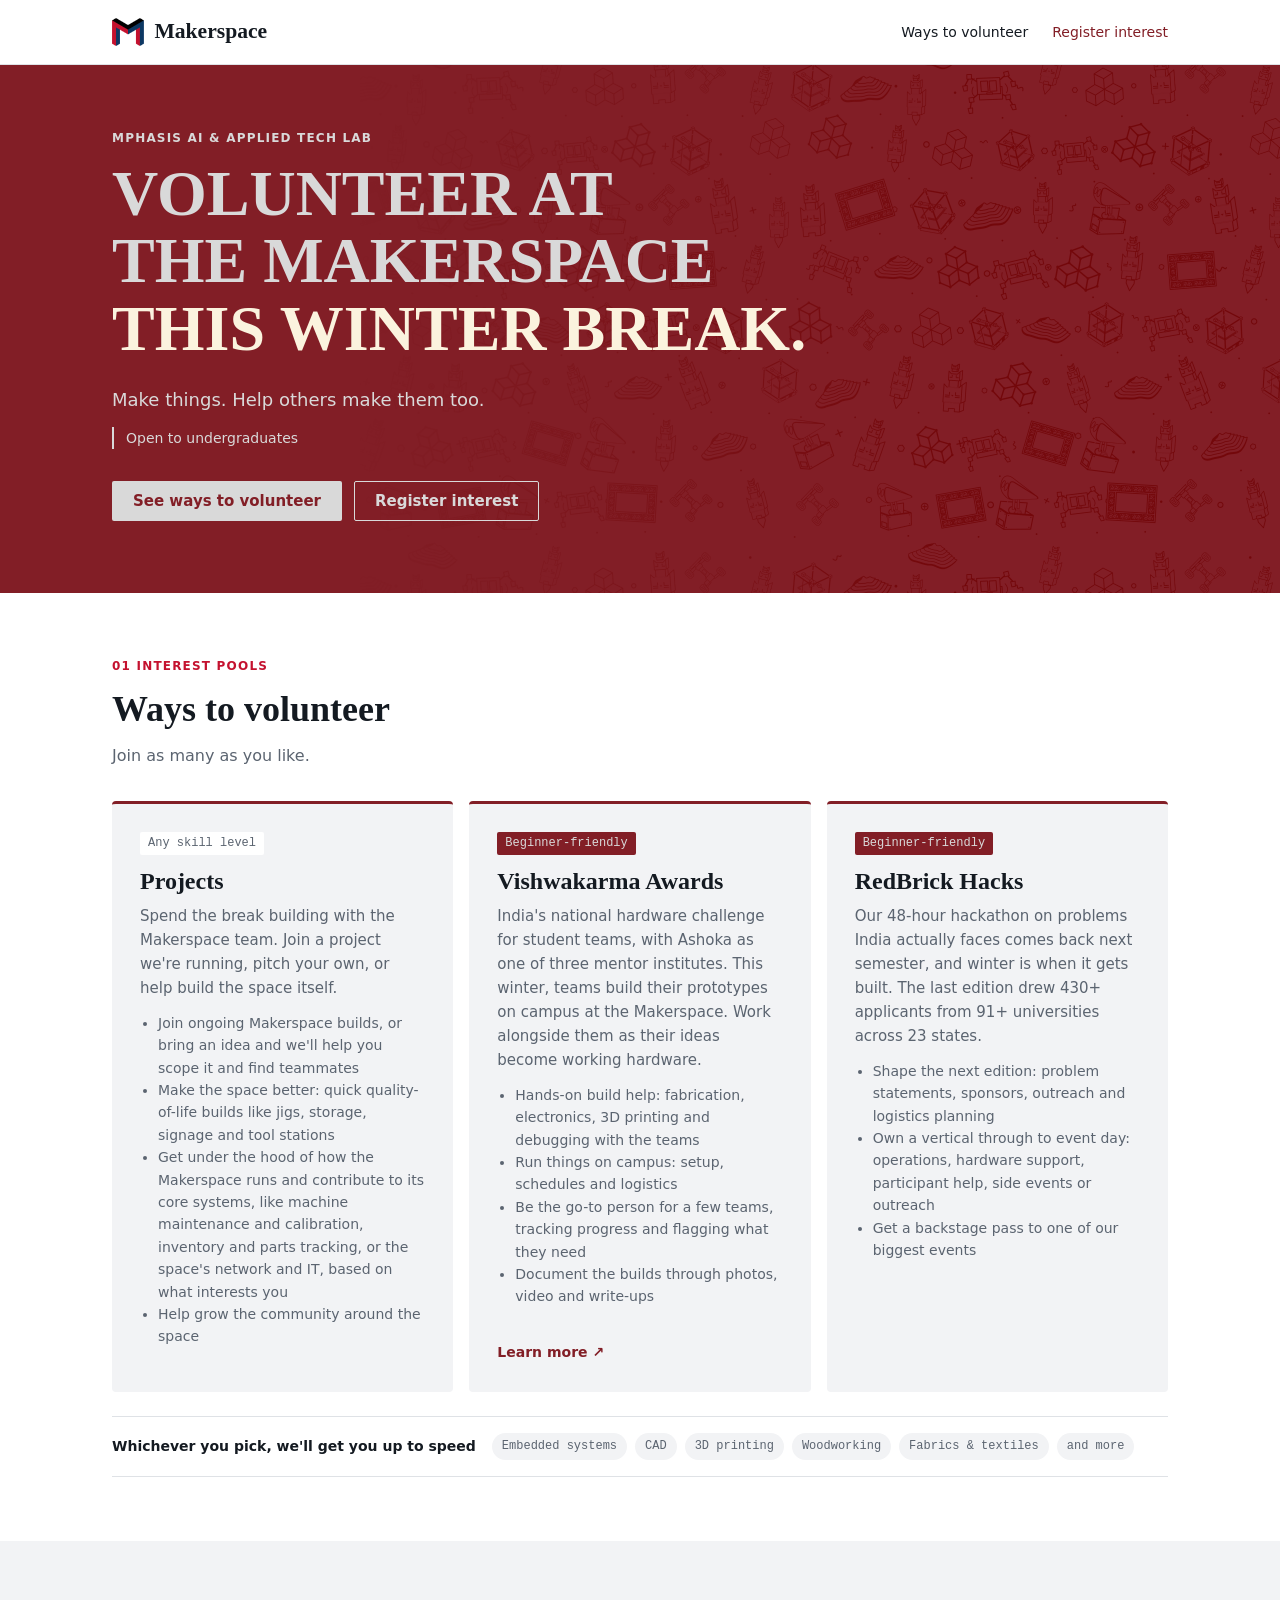
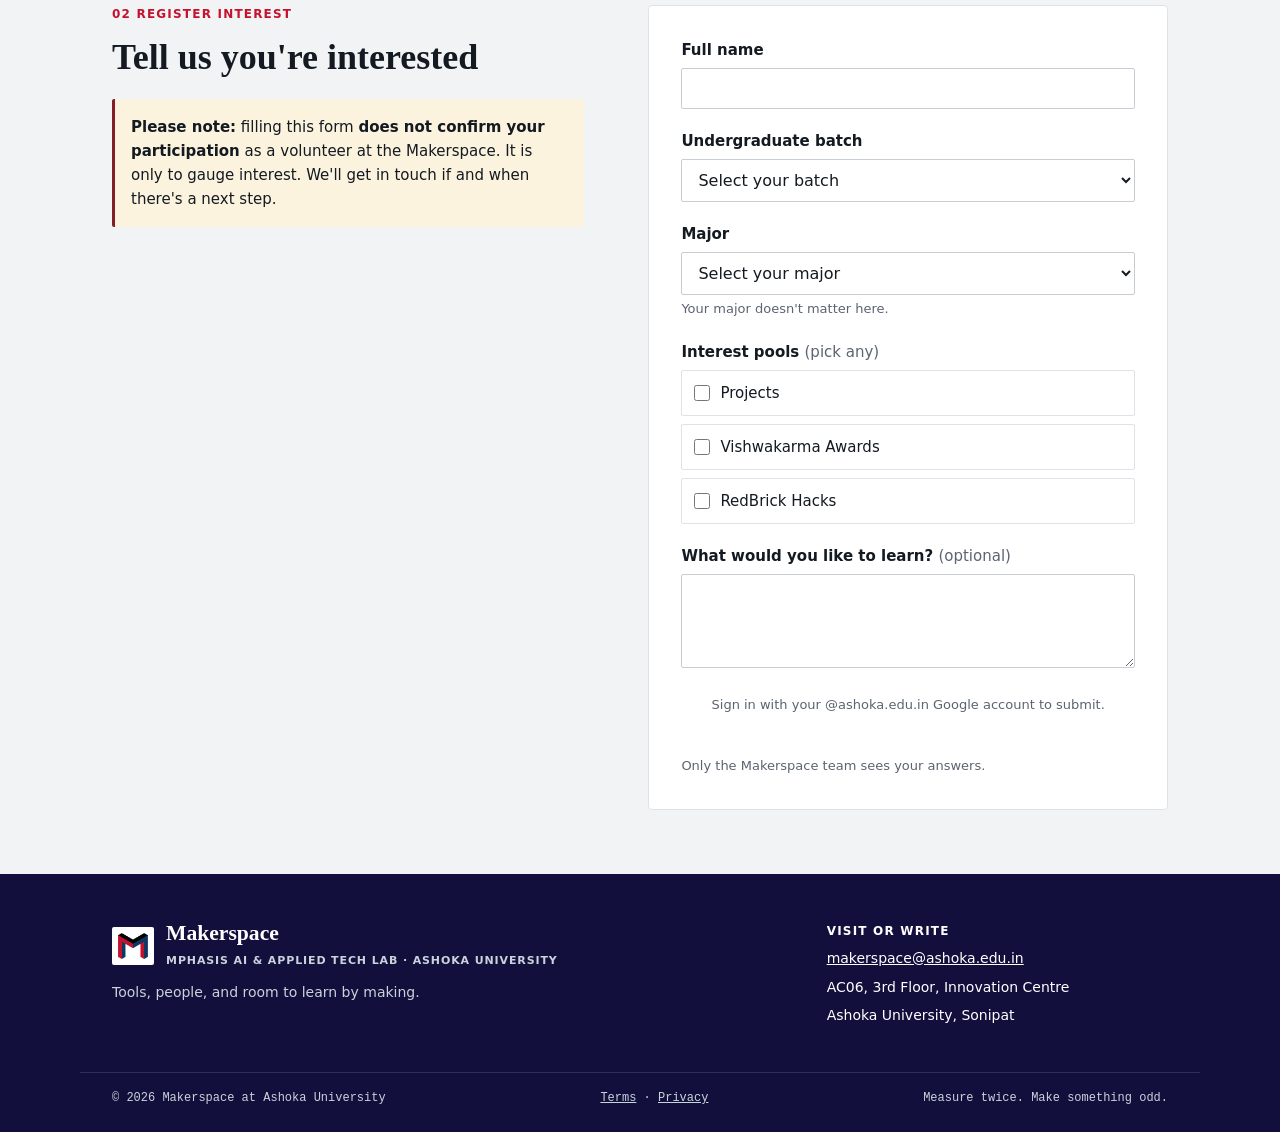
==== commit 10663db5: "Add winter break framing and expand interest pool blurbs - Rewrite the Projects, Vishwakarma Awards " ====
--- a/index.html
+++ b/index.html
@@ -10,20 +10,20 @@
   -->
   <meta http-equiv="Content-Security-Policy" content="default-src 'none'; script-src 'self' https://accounts.google.com/gsi/client; style-src 'self' https://fonts.googleapis.com https://accounts.google.com/gsi/style 'unsafe-inline'; font-src https://fonts.gstatic.com; img-src 'self' data:; connect-src https://accounts.google.com/gsi/ https://script.google.com https://script.googleusercontent.com; frame-src https://accounts.google.com/gsi/; base-uri 'none'; form-action 'none'">
   <meta name="referrer" content="strict-origin-when-cross-origin">
-  <title>Volunteer Interest · Makerspace</title>
+  <title>Winter Break Volunteering · Makerspace</title>
   <link rel="preconnect" href="https://fonts.googleapis.com">
   <link rel="preconnect" href="https://fonts.gstatic.com" crossorigin>
   <link href="https://fonts.googleapis.com/css2?family=JetBrains+Mono&family=Open+Sans:wght@400;600;700&family=Zilla+Slab:wght@600;700&display=swap" rel="stylesheet">
   <link rel="icon" type="image/png" href="assets/favicon.png">
   <link rel="apple-touch-icon" href="assets/apple-touch-icon.png">
-  <link rel="stylesheet" href="styles.css">
+  <link rel="stylesheet" href="styles.css?v=4">
 </head>
 <body class="locked">
   <header class="nav">
     <div class="container nav-inner">
       <p class="brand"><img class="brand-mark" src="assets/makerspace-mark.png" alt="" width="37" height="32"><span class="wordmark">Makerspace</span></p>
       <nav class="nav-links" aria-label="Page sections">
-        <button type="button" data-scroll="opportunities">Interest pools</button>
+        <button type="button" data-scroll="opportunities">Ways to volunteer</button>
         <button type="button" data-scroll="interest-form" class="active">Register interest</button>
       </nav>
       <!-- Phones: menu button that opens the side drawer -->
@@ -41,7 +41,7 @@
       <button type="button" class="drawer-close" id="menu-close" aria-label="Close menu">&times;</button>
     </div>
     <nav class="drawer-links" aria-label="Page sections">
-      <button type="button" data-scroll="opportunities">Interest pools</button>
+      <button type="button" data-scroll="opportunities">Ways to volunteer</button>
       <button type="button" data-scroll="interest-form">Register interest</button>
     </nav>
     <p class="drawer-foot">Mphasis AI &amp; Applied Tech Lab · Ashoka University</p>
@@ -50,13 +50,11 @@
   <section class="hero">
     <div class="container">
       <p class="eyebrow eyebrow-on-brand">Mphasis AI &amp; Applied Tech Lab</p>
-      <h1>Volunteer at the Makerspace.</h1>
+      <h1>Volunteer at<br>the&nbsp;Makerspace<br><span class="hero-season">this winter break.</span></h1>
       <p class="hero-lead">Make things. Help others make them too.</p>
-      <p class="hero-note">
-        This is an expression of interest only. Filling the form does not confirm you as a volunteer.
-      </p>
+      <p class="hero-note">Open to undergraduates</p>
       <div class="hero-actions">
-        <button type="button" class="btn btn-on-brand" data-scroll="opportunities">See interest pools</button>
+        <button type="button" class="btn btn-on-brand" data-scroll="opportunities">See ways to volunteer</button>
         <button type="button" class="btn btn-on-brand-outline" data-scroll="interest-form">Register interest</button>
       </div>
     </div>
@@ -66,7 +64,7 @@
     <div class="container">
       <p class="eyebrow">01 Interest pools</p>
       <h2>Ways to volunteer</h2>
-      <p class="section-lead">Join as many as you like. New here? Check out our events.</p>
+      <p class="section-lead">Join as many as you like.</p>
 
       <div class="card-grid" id="opportunity-cards"></div>
 
@@ -193,12 +191,12 @@
     </div>
     <div class="container footer-bottom">
       <span>© 2026 Makerspace at Ashoka University</span>
-      <span><a href="terms.html">Terms</a> · <a href="privacy.html">Privacy</a></span>
+      <span><a href="pages/terms.html">Terms</a> · <a href="pages/privacy.html">Privacy</a></span>
       <span>Measure twice. Make something odd.</span>
     </div>
   </footer>
 
   <script src="https://accounts.google.com/gsi/client" async defer></script>
-  <script src="app.js"></script>
+  <script src="app.js?v=2"></script>
 </body>
 </html>
--- a/styles.css
+++ b/styles.css
@@ -157,7 +157,9 @@
             mask-image: linear-gradient(180deg, rgba(0, 0, 0, 0.25), rgba(0, 0, 0, 0.6));
   }
 }
-.hero h1 { font-size: clamp(2.25rem, 7vw, 4rem); line-height: 1.05; text-transform: uppercase; max-width: 14ch; }
+.hero h1 { font-size: clamp(1.75rem, 8vw, 4rem); line-height: 1.05; text-transform: uppercase; }
+/* "this winter break" in the hero heading, picked out in beige. */
+.hero-season { color: var(--beige-100); }
 .hero-lead { font-size: 1.125rem; max-width: 60ch; margin: 24px 0 12px; }
 .hero-note {
   font-size: 14px; margin: 0 0 32px; padding-left: 12px;
